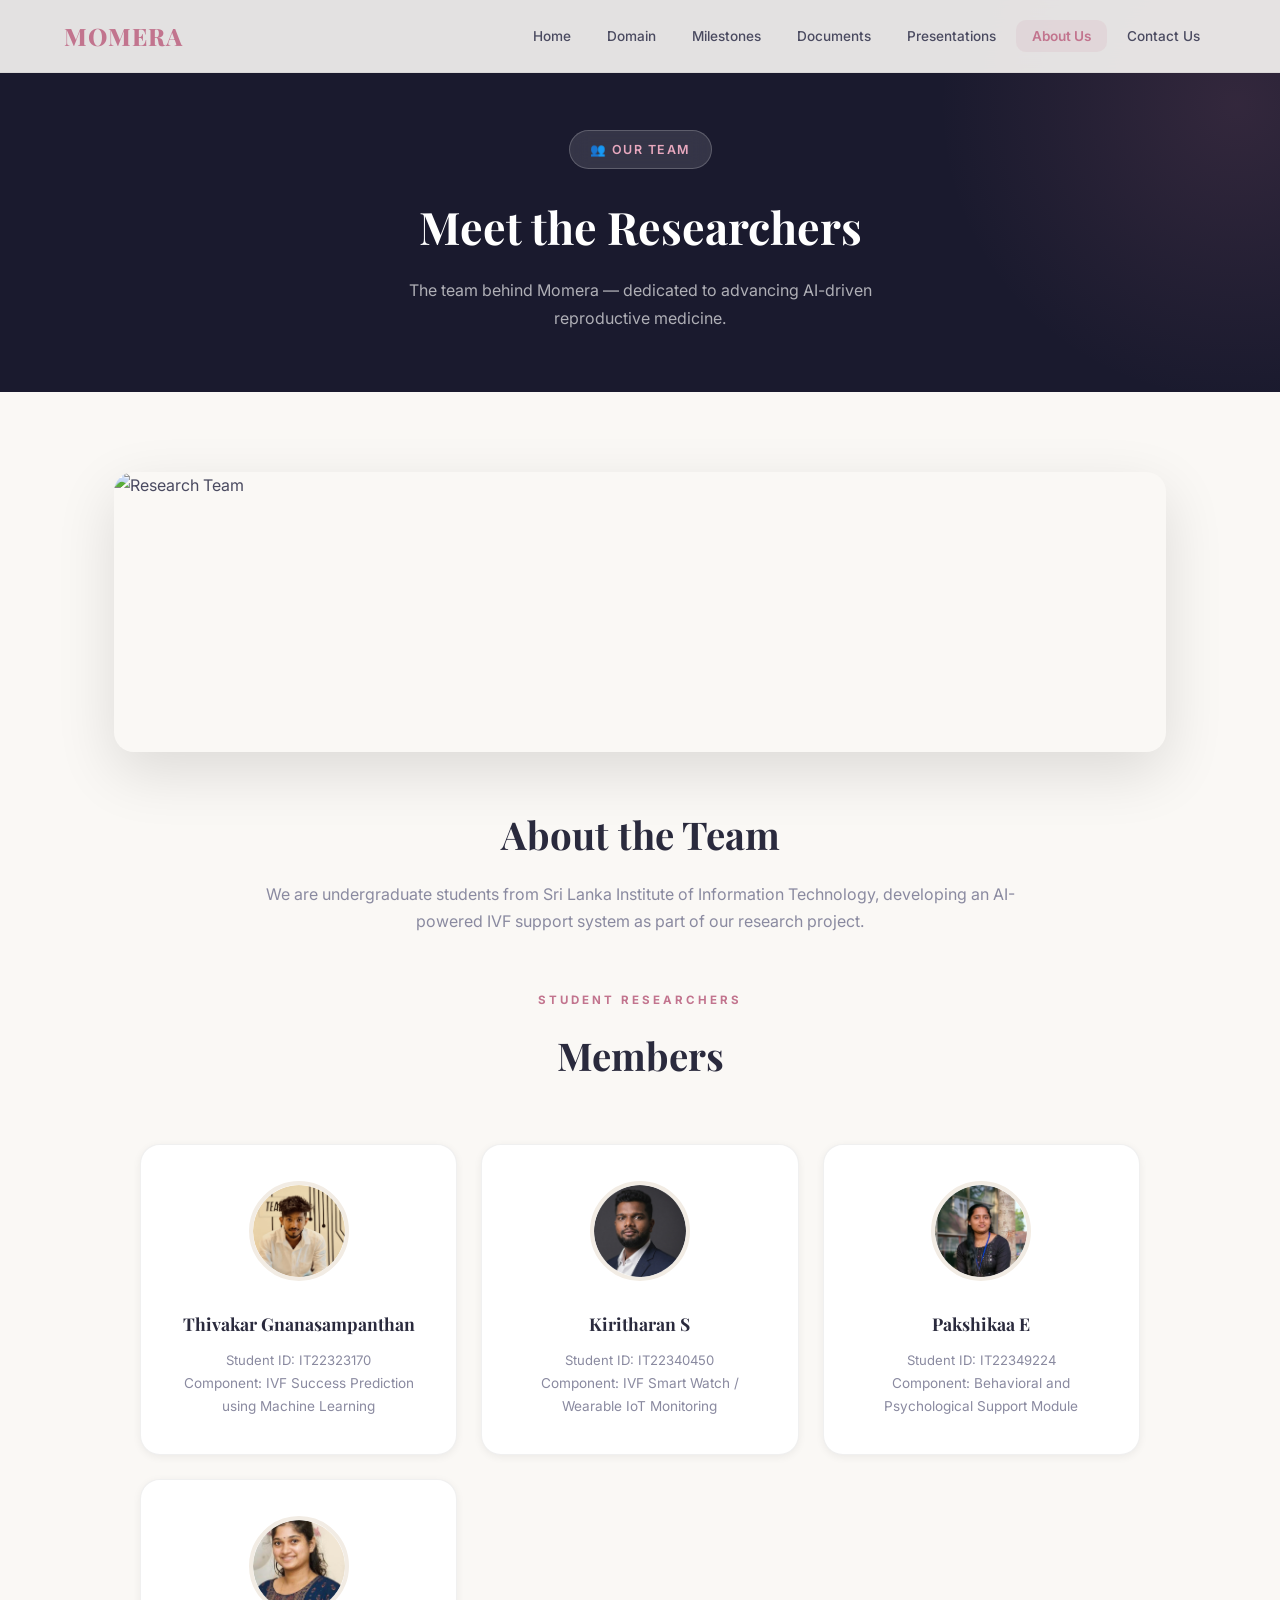
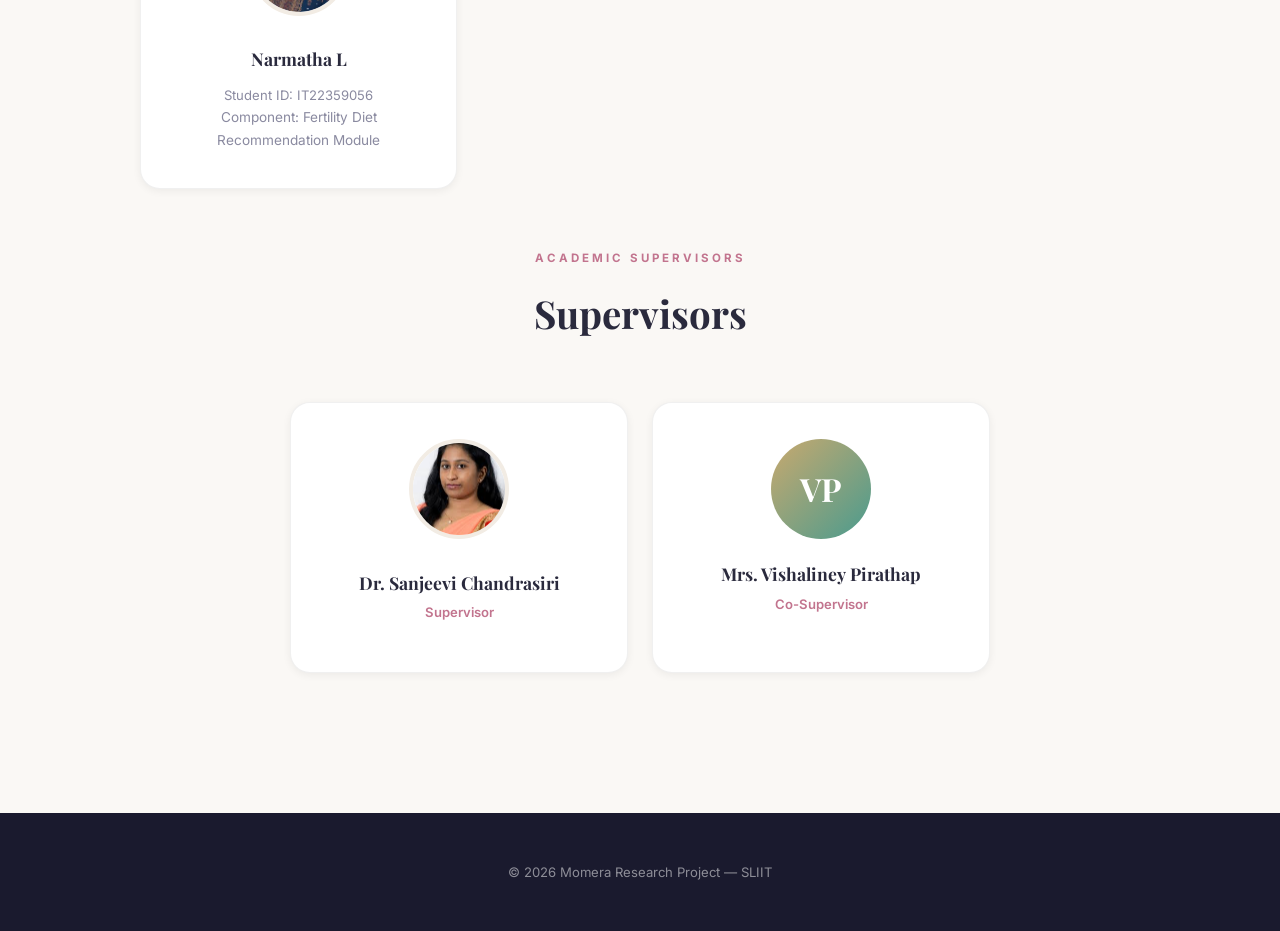
==== about.html @ 49df8ac0 "Initial commit of Momera website" ====
<!DOCTYPE html>
<html lang="en">
<head>
  <meta charset="UTF-8">
  <meta name="viewport" content="width=device-width, initial-scale=1.0">
  <title>About Us | Momera - IVF Prediction</title>
  <link rel="stylesheet" href="css/style.css">
</head>
<body>
  <nav class="navbar">
    <div class="nav-container">
      <a href="index.html" class="nav-logo">MOMERA</a>
      <button class="nav-toggle" onclick="document.querySelector('.nav-links').classList.toggle('open')"><span></span><span></span><span></span></button>
      <ul class="nav-links">
        <li><a href="index.html">Home</a></li>
        <li><a href="domain.html">Domain</a></li>
        <li><a href="milestones.html">Milestones</a></li>
        <li><a href="documents.html">Documents</a></li>
        <li><a href="presentations.html">Presentations</a></li>
        <li><a href="about.html" class="active">About Us</a></li>
        <li><a href="contact.html">Contact Us</a></li>
      </ul>
    </div>
  </nav>
  <section class="hero-small">
    <span class="hero-badge">👥 Our Team</span>
    <h1>Meet the <span class="highlight">Researchers</span></h1>
    <p>The team behind Momera — dedicated to advancing AI-driven reproductive medicine.</p>
  </section>

  <section class="section">
    <!-- Banner image -->
    <div style="margin-bottom: 50px; border-radius: 20px; overflow: hidden; box-shadow: 0 20px 60px rgba(0,0,0,0.12);">
      <img src="https://images.unsplash.com/photo-1582719471384-894fbb16e074?w=1200&q=80" alt="Research Team" style="width: 100%; height: 280px; object-fit: cover; display: block;">
    </div>

    <div class="section-header">
      <h2 class="section-title">About the Team</h2>
      <p style="text-align: center; max-width: 800px; margin: 0 auto 40px; color: var(--text-muted);">We are undergraduate students from Sri Lanka Institute of Information Technology, developing an AI-powered IVF support system as part of our research project.</p>
    </div>

    <div class="section-header">
      <span class="section-tag">Student Researchers</span>
      <h2 class="section-title">Members</h2>
    </div>
    <div class="team-grid" style="max-width: 1000px; margin: 0 auto 60px;">
      <div class="team-card">
        <img src="Thivakar.png" alt="Thivakar Gnanasampanthan" class="team-avatar">
        <h3>Thivakar Gnanasampanthan</h3>
        <p style="margin-top: 10px; font-size: 0.82rem; color: var(--text-muted);">Student ID: IT22323170</p>
        <p>Component: IVF Success Prediction using Machine Learning</p>
      </div>
      <div class="team-card">
        <img src="kiri.png" alt="Kiritharan S" class="team-avatar">
        <h3>Kiritharan S</h3>
        <p style="margin-top: 10px; font-size: 0.82rem; color: var(--text-muted);">Student ID: IT22340450</p>
        <p>Component: IVF Smart Watch / Wearable IoT Monitoring</p>
      </div>
      <div class="team-card">
        <img src="pakshi.png" alt="Pakshikaa E" class="team-avatar">
        <h3>Pakshikaa E</h3>
        <p style="margin-top: 10px; font-size: 0.82rem; color: var(--text-muted);">Student ID: IT22349224</p>
        <p>Component: Behavioral and Psychological Support Module</p>
      </div>
      <div class="team-card">
        <img src="narmatha.png" alt="Narmatha L" class="team-avatar">
        <h3>Narmatha L</h3>
        <p style="margin-top: 10px; font-size: 0.82rem; color: var(--text-muted);">Student ID: IT22359056</p>
        <p>Component: Fertility Diet Recommendation Module</p>
      </div>
    </div>

    <div class="section-header">
      <span class="section-tag">Academic Supervisors</span>
      <h2 class="section-title">Supervisors</h2>
    </div>
    <div class="team-grid" style="max-width: 700px; margin: 0 auto;">
      <div class="team-card">
        <img src="sanjeevi mam.jfif" alt="Dr. Sanjeevi Chandrasiri" class="team-avatar">
        <h3>Dr. Sanjeevi Chandrasiri</h3>
        <span class="team-role">Supervisor</span>
      </div>
      <div class="team-card">
        <div class="team-avatar-initials" style="background: linear-gradient(135deg, #c9a96e, #4a9b8e);">VP</div>
        <h3>Mrs. Vishaliney Pirathap</h3>
        <span class="team-role">Co-Supervisor</span>
      </div>
    </div>
  </section>
  <footer class="footer"><p>&copy; 2026 Momera Research Project — SLIIT</p></footer>
</body>
</html>
---- css/style.css ----
@import url('https://fonts.googleapis.com/css2?family=Playfair+Display:wght@400;500;600;700;800&family=Inter:wght@300;400;500;600;700&display=swap');

:root {
  --bg-primary: #faf8f5;
  --bg-secondary: #f2ece4;
  --bg-card: #ffffff;
  --bg-dark: #1a1a2e;
  --bg-dark-card: #222240;
  --accent-rose: #c2748e;
  --accent-rose-light: #e8a8be;
  --accent-teal: #4a9b8e;
  --accent-teal-light: #7cc4b8;
  --accent-gold: #c9a96e;
  --accent-gradient: linear-gradient(135deg, #c2748e, #e8a8be, #c9a96e);
  --accent-gradient-dark: linear-gradient(135deg, #c2748e, #4a9b8e);
  --text-dark: #2a2a3d;
  --text-body: #4a4a60;
  --text-muted: #8a8aa0;
  --text-light: #f0ece8;
  --border: rgba(194, 116, 142, 0.15);
  --shadow-sm: 0 2px 8px rgba(0,0,0,0.06);
  --shadow: 0 8px 30px rgba(0,0,0,0.08);
  --shadow-lg: 0 20px 60px rgba(0,0,0,0.12);
  --radius: 20px;
  --radius-sm: 12px;
}

* { margin: 0; padding: 0; box-sizing: border-box; }
html { scroll-behavior: smooth; }

body {
  font-family: 'Inter', sans-serif;
  background: var(--bg-primary);
  color: var(--text-body);
  line-height: 1.7;
  overflow-x: hidden;
}

h1, h2, h3 { font-family: 'Playfair Display', serif; color: var(--text-dark); }

/* ===== NAVBAR ===== */
.navbar {
  position: fixed; top: 0; left: 0; width: 100%; z-index: 1000;
  background: rgba(250, 248, 245, 0.9); backdrop-filter: blur(20px);
  border-bottom: 1px solid rgba(0,0,0,0.05); transition: all 0.3s ease;
}
.nav-container {
  max-width: 1200px; margin: 0 auto; padding: 0 24px;
  display: flex; align-items: center; justify-content: space-between; height: 72px;
}
.nav-logo {
  font-family: 'Playfair Display', serif; font-size: 1.5rem; font-weight: 800;
  text-decoration: none; color: var(--accent-rose); letter-spacing: 1px;
}
.nav-links { display: flex; gap: 4px; list-style: none; align-items: center; flex-wrap: wrap; }
.nav-links a {
  color: var(--text-body); text-decoration: none; font-size: 0.85rem;
  font-weight: 500; padding: 8px 16px; border-radius: 10px; transition: all 0.3s ease;
}
.nav-links a:hover { color: var(--accent-rose); background: rgba(194, 116, 142, 0.06); }
.nav-links a.active { color: var(--accent-rose); background: rgba(194, 116, 142, 0.1); font-weight: 600; }
.nav-toggle { display: none; background: none; border: none; cursor: pointer; padding: 8px; }
.nav-toggle span { display: block; width: 22px; height: 2px; background: var(--text-dark); margin: 5px 0; border-radius: 2px; transition: 0.3s; }

/* ===== HERO ===== */
.hero {
  position: relative; min-height: 92vh; display: flex; align-items: center;
  justify-content: center; text-align: center; overflow: hidden;
}
.hero-bg {
  position: absolute; inset: 0; z-index: 0;
  background-size: cover; background-position: center; background-repeat: no-repeat;
}
.hero-bg::after {
  content: ''; position: absolute; inset: 0;
  background: linear-gradient(to bottom, rgba(26,26,46,0.55) 0%, rgba(26,26,46,0.75) 100%);
}
.hero-content { position: relative; z-index: 1; padding: 120px 24px 80px; max-width: 800px; }
.hero-badge {
  display: inline-block; padding: 8px 20px; border-radius: 50px;
  font-size: 0.78rem; font-weight: 600; letter-spacing: 1.5px; text-transform: uppercase;
  background: rgba(255,255,255,0.12); border: 1px solid rgba(255,255,255,0.2);
  color: var(--accent-rose-light); margin-bottom: 28px; backdrop-filter: blur(10px);
}
.hero h1 {
  font-size: clamp(2.2rem, 5vw, 3.8rem); font-weight: 700; line-height: 1.15;
  color: #fff; margin-bottom: 20px; letter-spacing: -0.5px;
}
.hero h1 .highlight { color: var(--accent-rose-light); }
.hero p { font-size: 1.05rem; color: rgba(255,255,255,0.8); max-width: 600px; margin: 0 auto 40px; line-height: 1.8; }

.hero-stats {
  display: flex; justify-content: center; gap: 40px; flex-wrap: wrap; margin-top: 20px;
}
.stat-item {
  text-align: center; padding: 20px 28px; border-radius: 16px;
  background: rgba(255,255,255,0.08); backdrop-filter: blur(10px);
  border: 1px solid rgba(255,255,255,0.1);
}
.stat-value { font-family: 'Playfair Display', serif; font-size: 2rem; font-weight: 700; color: #fff; }
.stat-label { font-size: 0.75rem; color: rgba(255,255,255,0.6); margin-top: 4px; text-transform: uppercase; letter-spacing: 1.5px; }

/* ===== HERO SMALL (inner pages) ===== */
.hero-small {
  padding: 130px 24px 60px; text-align: center;
  background: var(--bg-dark); color: #fff; position: relative; overflow: hidden;
}
.hero-small::before {
  content: ''; position: absolute; top: -50%; right: -20%; width: 600px; height: 600px;
  border-radius: 50%; background: radial-gradient(circle, rgba(194,116,142,0.15), transparent 70%);
}
.hero-small .hero-badge { margin-bottom: 20px; }
.hero-small h1 { color: #fff; font-size: clamp(1.8rem, 4vw, 2.8rem); margin-bottom: 12px; }
.hero-small p { color: rgba(255,255,255,0.65); max-width: 560px; margin: 0 auto; font-size: 1rem; }

/* ===== SECTIONS ===== */
.section { padding: 80px 24px; max-width: 1100px; margin: 0 auto; }
.section-header { text-align: center; margin-bottom: 56px; }
.section-tag {
  font-size: 0.72rem; font-weight: 700; text-transform: uppercase; letter-spacing: 3px;
  color: var(--accent-rose); margin-bottom: 12px; display: block;
}
.section-title { font-size: clamp(1.6rem, 3vw, 2.4rem); font-weight: 700; margin-bottom: 14px; }
.section-subtitle { color: var(--text-muted); max-width: 560px; margin: 0 auto; font-size: 0.95rem; }

/* ===== IMAGE TEXT SECTION ===== */
.img-text-row {
  display: grid; grid-template-columns: 1fr 1fr; gap: 60px; align-items: center;
  margin-bottom: 80px;
}
.img-text-row.reverse { direction: rtl; }
.img-text-row.reverse > * { direction: ltr; }
.img-text-row img {
  width: 100%; border-radius: var(--radius); object-fit: cover; height: 360px;
  box-shadow: var(--shadow-lg);
}
.img-text-content h2 { font-size: 1.8rem; margin-bottom: 16px; }
.img-text-content p { color: var(--text-body); margin-bottom: 14px; font-size: 0.95rem; }

/* ===== CARDS ===== */
.card-grid { display: grid; grid-template-columns: repeat(auto-fill, minmax(300px, 1fr)); gap: 24px; }
.card {
  background: var(--bg-card); border: 1px solid rgba(0,0,0,0.06); border-radius: var(--radius);
  padding: 36px 30px; transition: all 0.4s ease; box-shadow: var(--shadow-sm);
}
.card:hover { transform: translateY(-6px); box-shadow: var(--shadow-lg); }
.card-icon {
  width: 56px; height: 56px; border-radius: 14px;
  background: linear-gradient(135deg, rgba(194,116,142,0.1), rgba(74,155,142,0.1));
  display: flex; align-items: center; justify-content: center;
  font-size: 1.5rem; margin-bottom: 20px;
}
.card h3 { font-size: 1.15rem; margin-bottom: 10px; }
.card p { color: var(--text-muted); font-size: 0.9rem; line-height: 1.7; }

/* ===== TIMELINE ===== */
.timeline { position: relative; padding-left: 40px; }
.timeline::before {
  content: ''; position: absolute; left: 15px; top: 0; bottom: 0; width: 2px;
  background: linear-gradient(to bottom, var(--accent-rose), var(--accent-teal));
}
.timeline-item { position: relative; margin-bottom: 36px; }
.timeline-dot {
  position: absolute; left: -33px; top: 8px; width: 14px; height: 14px;
  border-radius: 50%; background: var(--accent-rose); border: 3px solid var(--bg-primary);
  box-shadow: 0 0 0 3px rgba(194,116,142,0.25);
}
.timeline-item.completed .timeline-dot { background: var(--accent-teal); box-shadow: 0 0 0 3px rgba(74,155,142,0.25); }
.timeline-card {
  background: var(--bg-card); border: 1px solid rgba(0,0,0,0.06); border-radius: var(--radius);
  padding: 24px 28px; box-shadow: var(--shadow-sm); transition: all 0.3s ease;
}
.timeline-card:hover { box-shadow: var(--shadow); }
.timeline-date { font-size: 0.78rem; color: var(--accent-rose); font-weight: 600; margin-bottom: 6px; text-transform: uppercase; letter-spacing: 0.5px; }
.timeline-card h3 { font-size: 1.05rem; margin-bottom: 6px; }
.timeline-card p { color: var(--text-muted); font-size: 0.88rem; }
.timeline-marks {
  display: inline-block; margin-top: 10px; padding: 5px 14px; border-radius: 8px;
  background: rgba(194,116,142,0.08); color: var(--accent-rose); font-size: 0.8rem; font-weight: 600;
}

/* ===== DOCUMENT LIST ===== */
.doc-list { display: flex; flex-direction: column; gap: 14px; }
.doc-item {
  display: flex; align-items: center; gap: 16px; padding: 20px 24px;
  background: var(--bg-card); border: 1px solid rgba(0,0,0,0.06); border-radius: var(--radius-sm);
  text-decoration: none; color: var(--text-dark); transition: all 0.3s ease; box-shadow: var(--shadow-sm);
}
.doc-item:hover { transform: translateX(6px); box-shadow: var(--shadow); }
.doc-icon {
  width: 48px; height: 48px; border-radius: 12px; display: flex; align-items: center;
  justify-content: center; font-size: 1.3rem; flex-shrink: 0;
}
.doc-icon.pdf { background: rgba(220, 80, 80, 0.08); }
.doc-icon.ppt { background: rgba(230, 150, 50, 0.08); }
.doc-icon.pending { background: rgba(194, 116, 142, 0.08); }
.doc-info h4 { font-size: 0.95rem; font-weight: 600; margin-bottom: 2px; }
.doc-info span { font-size: 0.8rem; color: var(--text-muted); }
.doc-status { margin-left: auto; padding: 5px 14px; border-radius: 8px; font-size: 0.75rem; font-weight: 600; }
.doc-status.available { background: rgba(74,155,142,0.1); color: var(--accent-teal); }
.doc-status.pending { background: rgba(194,116,142,0.08); color: var(--accent-rose); }

/* ===== TEAM ===== */
.team-grid { display: grid; grid-template-columns: repeat(auto-fill, minmax(280px, 1fr)); gap: 24px; }
.team-card {
  background: var(--bg-card); border: 1px solid rgba(0,0,0,0.06); border-radius: var(--radius);
  padding: 36px 28px; text-align: center; box-shadow: var(--shadow-sm); transition: all 0.4s;
}
.team-card:hover { transform: translateY(-6px); box-shadow: var(--shadow-lg); }
.team-avatar {
  width: 100px; height: 100px; border-radius: 50%; margin: 0 auto 20px;
  object-fit: cover; border: 4px solid var(--bg-secondary);
}
.team-avatar-initials {
  width: 100px; height: 100px; border-radius: 50%; margin: 0 auto 20px;
  background: var(--accent-gradient); display: flex; align-items: center; justify-content: center;
  font-family: 'Playfair Display', serif; font-size: 2rem; font-weight: 700; color: #fff;
}
.team-card h3 { font-size: 1.1rem; margin-bottom: 4px; }
.team-role { color: var(--accent-rose); font-size: 0.82rem; font-weight: 600; margin-bottom: 12px; display: block; }
.team-card p { color: var(--text-muted); font-size: 0.85rem; }
.team-email { display: inline-block; margin-top: 14px; color: var(--accent-teal); font-size: 0.83rem; text-decoration: none; font-weight: 500; }
.team-email:hover { text-decoration: underline; }

/* ===== CONTACT ===== */
.contact-wrapper { display: grid; grid-template-columns: 1fr 1fr; gap: 40px; }
.contact-info-card {
  background: var(--bg-card); border: 1px solid rgba(0,0,0,0.06); border-radius: var(--radius);
  padding: 40px; box-shadow: var(--shadow-sm);
}
.contact-detail { display: flex; gap: 14px; align-items: flex-start; margin-bottom: 24px; }
.contact-detail-icon {
  width: 44px; height: 44px; border-radius: 12px; flex-shrink: 0;
  background: rgba(194,116,142,0.08); display: flex; align-items: center; justify-content: center; font-size: 1.1rem;
}
.contact-detail h4 { font-size: 0.9rem; font-weight: 600; color: var(--text-dark); margin-bottom: 4px; }
.contact-detail p { color: var(--text-muted); font-size: 0.85rem; }
.contact-form {
  background: var(--bg-card); border: 1px solid rgba(0,0,0,0.06); border-radius: var(--radius);
  padding: 40px; box-shadow: var(--shadow-sm);
}
.form-group { margin-bottom: 18px; }
.form-group label { display: block; font-size: 0.82rem; font-weight: 600; margin-bottom: 6px; color: var(--text-body); }
.form-group input, .form-group textarea {
  width: 100%; padding: 13px 18px; background: var(--bg-secondary); border: 1px solid rgba(0,0,0,0.08);
  border-radius: var(--radius-sm); color: var(--text-dark); font-family: 'Inter', sans-serif;
  font-size: 0.9rem; transition: border-color 0.3s; outline: none;
}
.form-group input:focus, .form-group textarea:focus { border-color: var(--accent-rose); }
.form-group textarea { resize: vertical; min-height: 120px; }
.btn-submit {
  padding: 14px 36px; border: none; border-radius: var(--radius-sm); cursor: pointer;
  font-family: 'Inter', sans-serif; font-size: 0.9rem; font-weight: 600;
  background: var(--accent-gradient); color: #fff; transition: all 0.3s;
}
.btn-submit:hover { transform: translateY(-2px); box-shadow: 0 8px 24px rgba(194,116,142,0.3); }

/* ===== DOMAIN ===== */
.domain-content { max-width: 800px; margin: 0 auto; }
.domain-content h2 { font-size: 1.5rem; margin: 44px 0 16px; }
.domain-content h3 { font-size: 1.1rem; margin: 28px 0 10px; color: var(--accent-rose); font-family: 'Inter', sans-serif; font-weight: 600; }
.domain-content p { color: var(--text-body); margin-bottom: 16px; font-size: 0.95rem; }
.domain-content ul { padding-left: 24px; margin-bottom: 16px; }
.domain-content li { color: var(--text-body); margin-bottom: 8px; font-size: 0.93rem; }
.tech-grid { display: grid; grid-template-columns: repeat(auto-fill, minmax(160px, 1fr)); gap: 12px; margin-top: 20px; }
.tech-tag {
  padding: 16px; background: var(--bg-card); border: 1px solid rgba(0,0,0,0.06);
  border-radius: var(--radius-sm); text-align: center; font-size: 0.88rem; font-weight: 600;
  box-shadow: var(--shadow-sm); transition: all 0.3s;
}
.tech-tag:hover { transform: translateY(-3px); box-shadow: var(--shadow); }

/* ===== CTA BANNER ===== */
.cta-banner {
  background: var(--bg-dark); border-radius: var(--radius); padding: 60px 40px;
  text-align: center; position: relative; overflow: hidden; margin-top: 40px;
}
.cta-banner::before {
  content: ''; position: absolute; top: -50%; left: -20%; width: 500px; height: 500px;
  border-radius: 50%; background: radial-gradient(circle, rgba(194,116,142,0.2), transparent 70%);
}
.cta-banner h2 { font-size: 1.8rem; color: #fff; margin-bottom: 12px; position: relative; }
.cta-banner p { color: rgba(255,255,255,0.6); max-width: 500px; margin: 0 auto; position: relative; font-size: 0.95rem; }

/* ===== FOOTER ===== */
.footer {
  background: var(--bg-dark); padding: 48px 24px; text-align: center; margin-top: 60px;
}
.footer p { color: rgba(255,255,255,0.5); font-size: 0.82rem; }
.footer a { color: var(--accent-rose-light); text-decoration: none; }

/* ===== RESPONSIVE ===== */
@media (max-width: 768px) {
  .nav-toggle { display: block; }
  .nav-links {
    position: fixed; top: 72px; left: 0; right: 0; background: rgba(250,248,245,0.97);
    flex-direction: column; padding: 16px; gap: 4px; backdrop-filter: blur(20px);
    transform: translateY(-120%); transition: transform 0.3s; border-bottom: 1px solid rgba(0,0,0,0.06);
  }
  .nav-links.open { transform: translateY(0); }
  .nav-links a { padding: 12px 16px; width: 100%; }
  .img-text-row { grid-template-columns: 1fr; gap: 30px; }
  .img-text-row.reverse { direction: ltr; }
  .contact-wrapper { grid-template-columns: 1fr; }
  .card-grid { grid-template-columns: 1fr; }
  .hero-stats { gap: 16px; }
  .stat-item { padding: 14px 20px; }
}
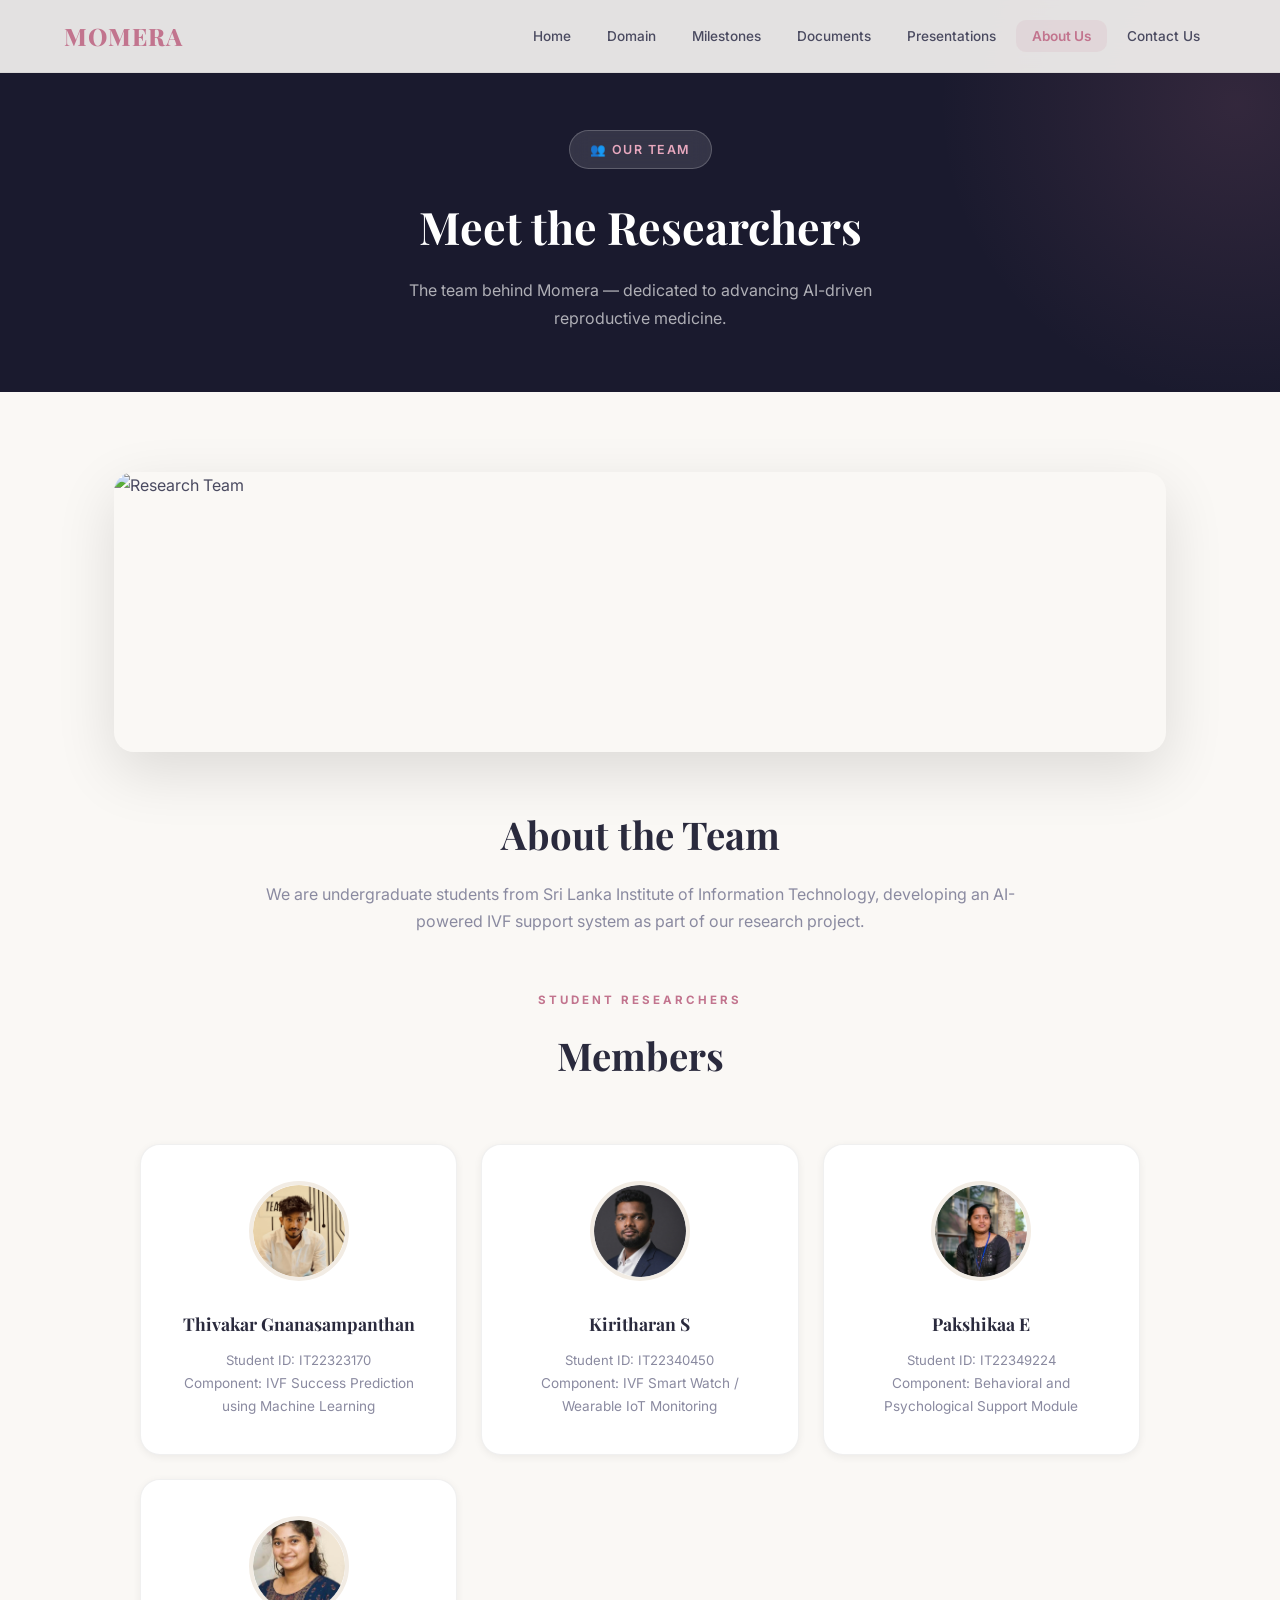
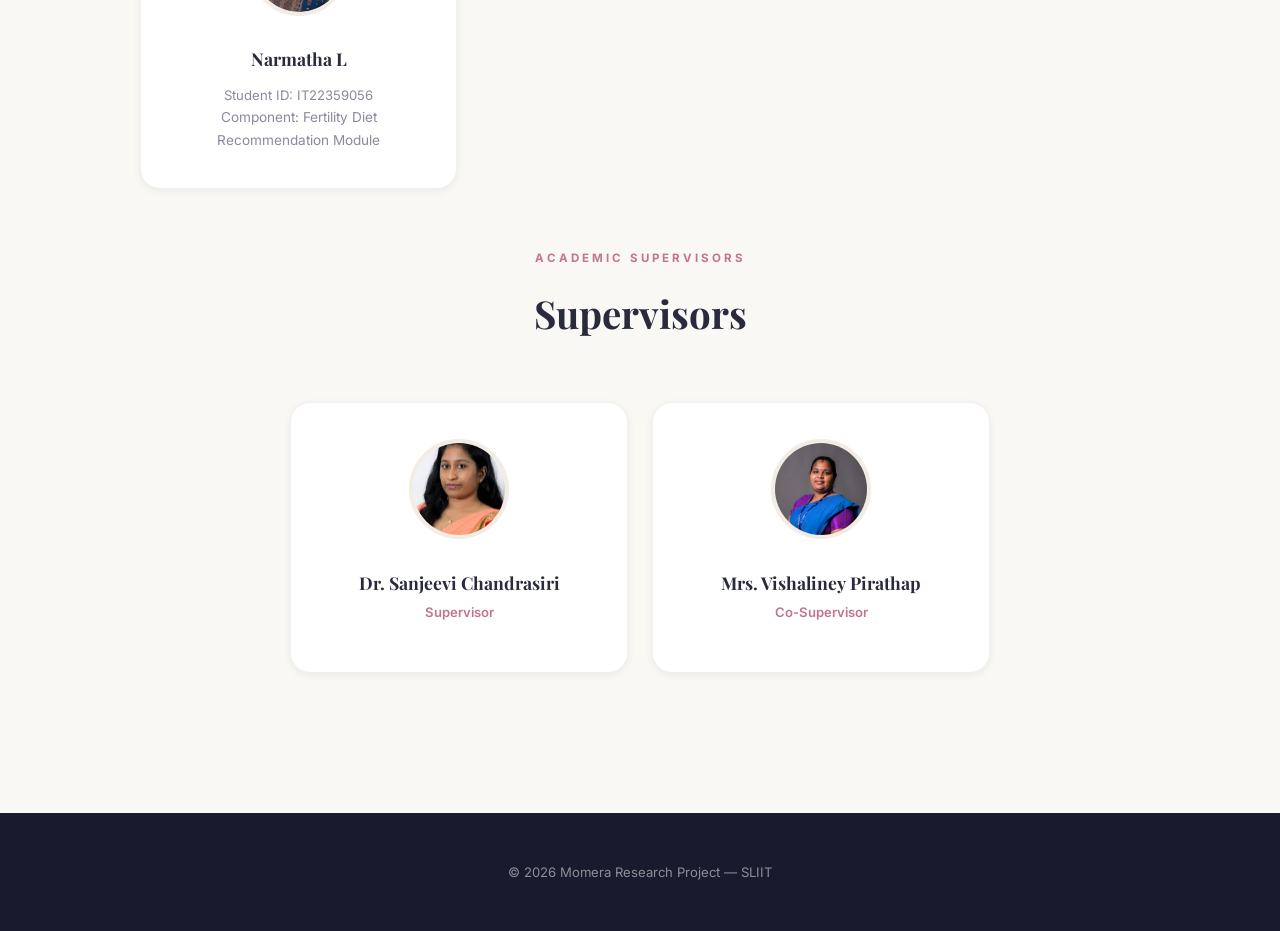
==== commit 06d5bf75: "cc" ====
--- a/about.html
+++ b/about.html
@@ -81,7 +81,7 @@
         <span class="team-role">Supervisor</span>
       </div>
       <div class="team-card">
-        <div class="team-avatar-initials" style="background: linear-gradient(135deg, #c9a96e, #4a9b8e);">VP</div>
+        <img src="Vishalani.jpg" alt="Mrs. Vishaliney Pirathap" class="team-avatar">
         <h3>Mrs. Vishaliney Pirathap</h3>
         <span class="team-role">Co-Supervisor</span>
       </div>
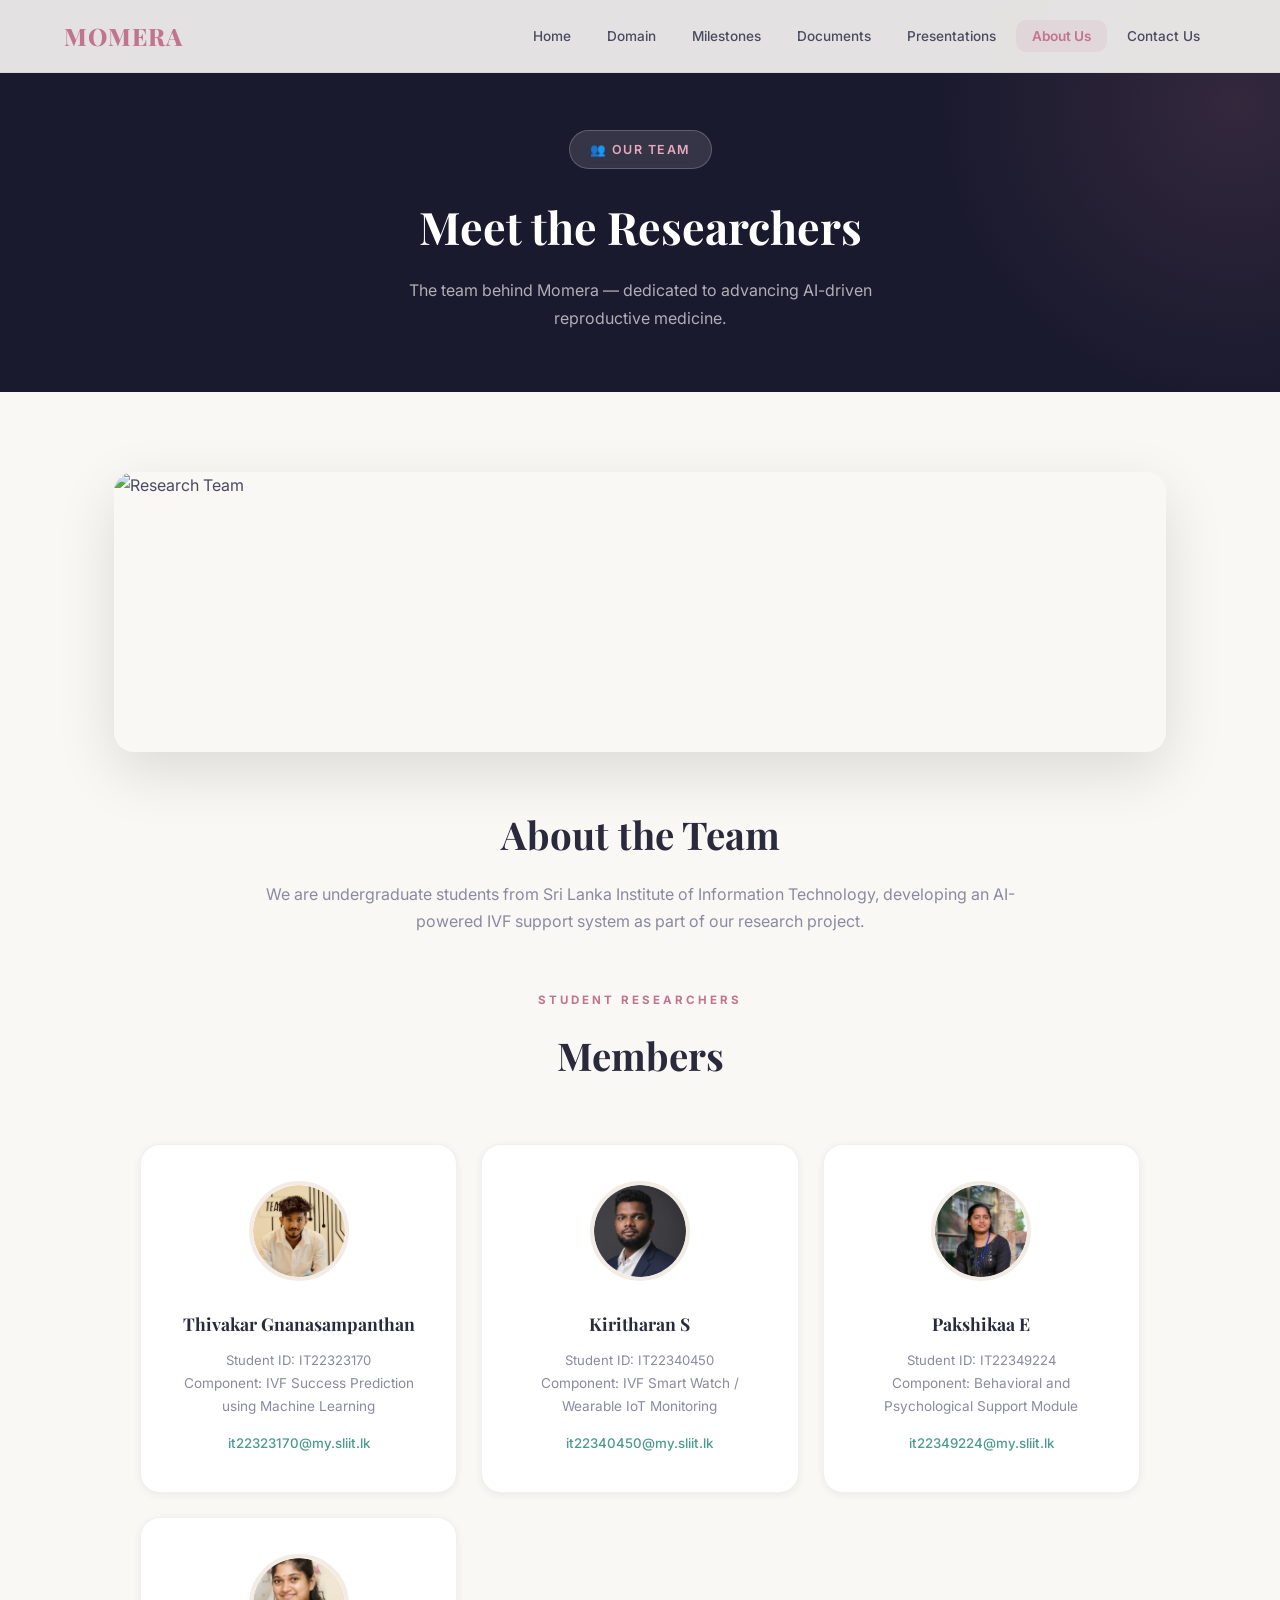
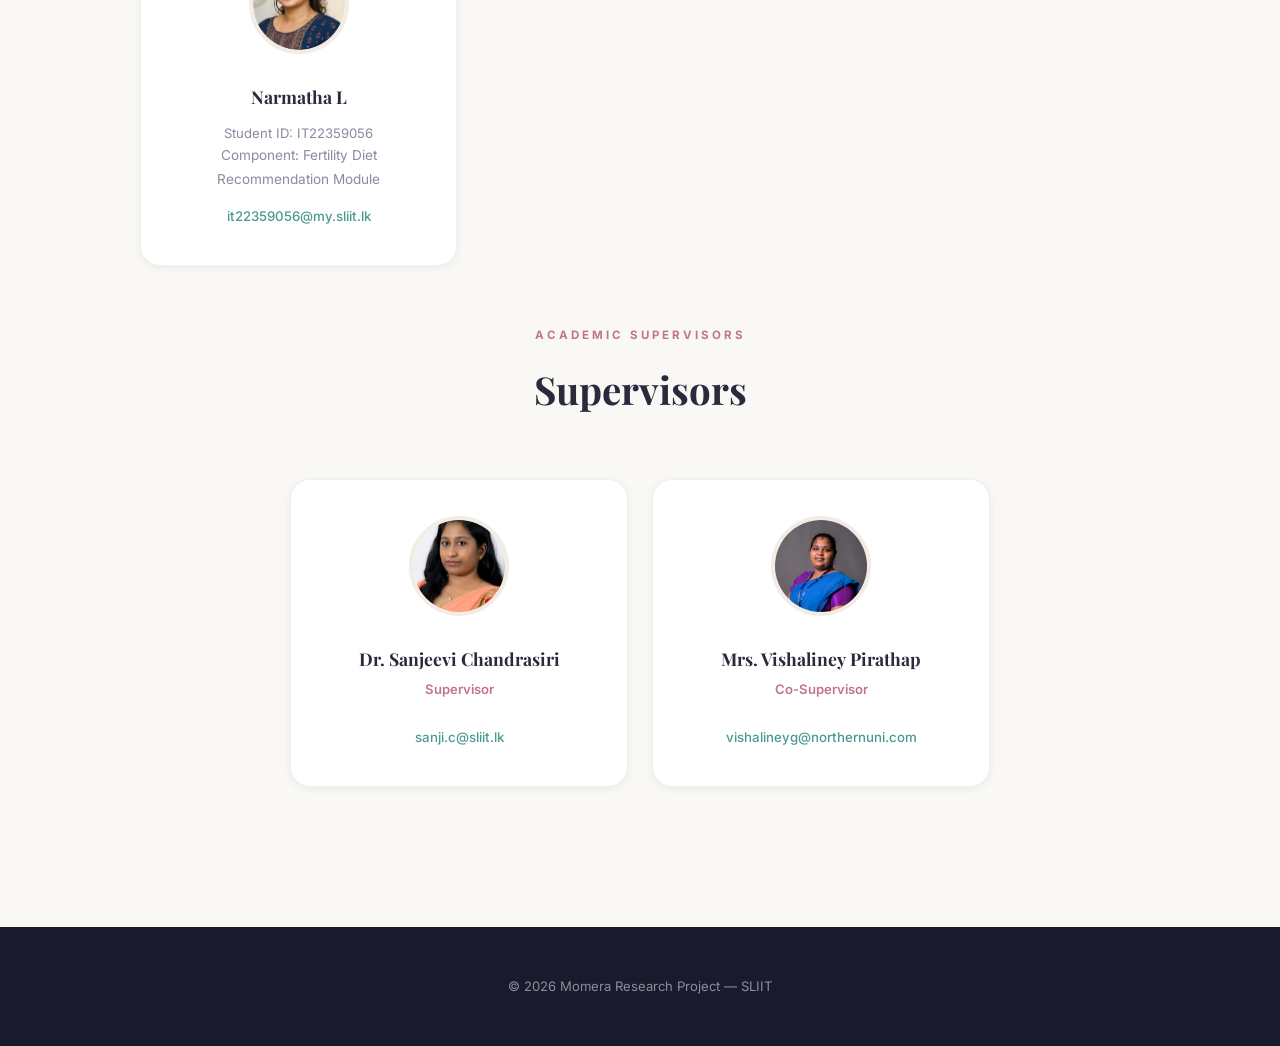
==== commit e90b7652: "m" ====
--- a/about.html
+++ b/about.html
@@ -49,24 +49,28 @@
         <h3>Thivakar Gnanasampanthan</h3>
         <p style="margin-top: 10px; font-size: 0.82rem; color: var(--text-muted);">Student ID: IT22323170</p>
         <p>Component: IVF Success Prediction using Machine Learning</p>
+        <a href="mailto:it22323170@my.sliit.lk" class="team-email">it22323170@my.sliit.lk</a>
       </div>
       <div class="team-card">
         <img src="kiri.png" alt="Kiritharan S" class="team-avatar">
         <h3>Kiritharan S</h3>
         <p style="margin-top: 10px; font-size: 0.82rem; color: var(--text-muted);">Student ID: IT22340450</p>
         <p>Component: IVF Smart Watch / Wearable IoT Monitoring</p>
+        <a href="mailto:it22340450@my.sliit.lk" class="team-email">it22340450@my.sliit.lk</a>
       </div>
       <div class="team-card">
         <img src="pakshi.png" alt="Pakshikaa E" class="team-avatar">
         <h3>Pakshikaa E</h3>
         <p style="margin-top: 10px; font-size: 0.82rem; color: var(--text-muted);">Student ID: IT22349224</p>
         <p>Component: Behavioral and Psychological Support Module</p>
+        <a href="mailto:it22349224@my.sliit.lk" class="team-email">it22349224@my.sliit.lk</a>
       </div>
       <div class="team-card">
         <img src="narmatha.png" alt="Narmatha L" class="team-avatar">
         <h3>Narmatha L</h3>
         <p style="margin-top: 10px; font-size: 0.82rem; color: var(--text-muted);">Student ID: IT22359056</p>
         <p>Component: Fertility Diet Recommendation Module</p>
+        <a href="mailto:it22359056@my.sliit.lk" class="team-email">it22359056@my.sliit.lk</a>
       </div>
     </div>
 
@@ -79,11 +83,13 @@
         <img src="sanjeevi mam.jfif" alt="Dr. Sanjeevi Chandrasiri" class="team-avatar">
         <h3>Dr. Sanjeevi Chandrasiri</h3>
         <span class="team-role">Supervisor</span>
+        <a href="mailto:sanji.c@sliit.lk" class="team-email">sanji.c@sliit.lk</a>
       </div>
       <div class="team-card">
         <img src="Vishalani.jpg" alt="Mrs. Vishaliney Pirathap" class="team-avatar">
         <h3>Mrs. Vishaliney Pirathap</h3>
         <span class="team-role">Co-Supervisor</span>
+        <a href="mailto:vishalineyg@northernuni.com" class="team-email">vishalineyg@northernuni.com</a>
       </div>
     </div>
   </section>
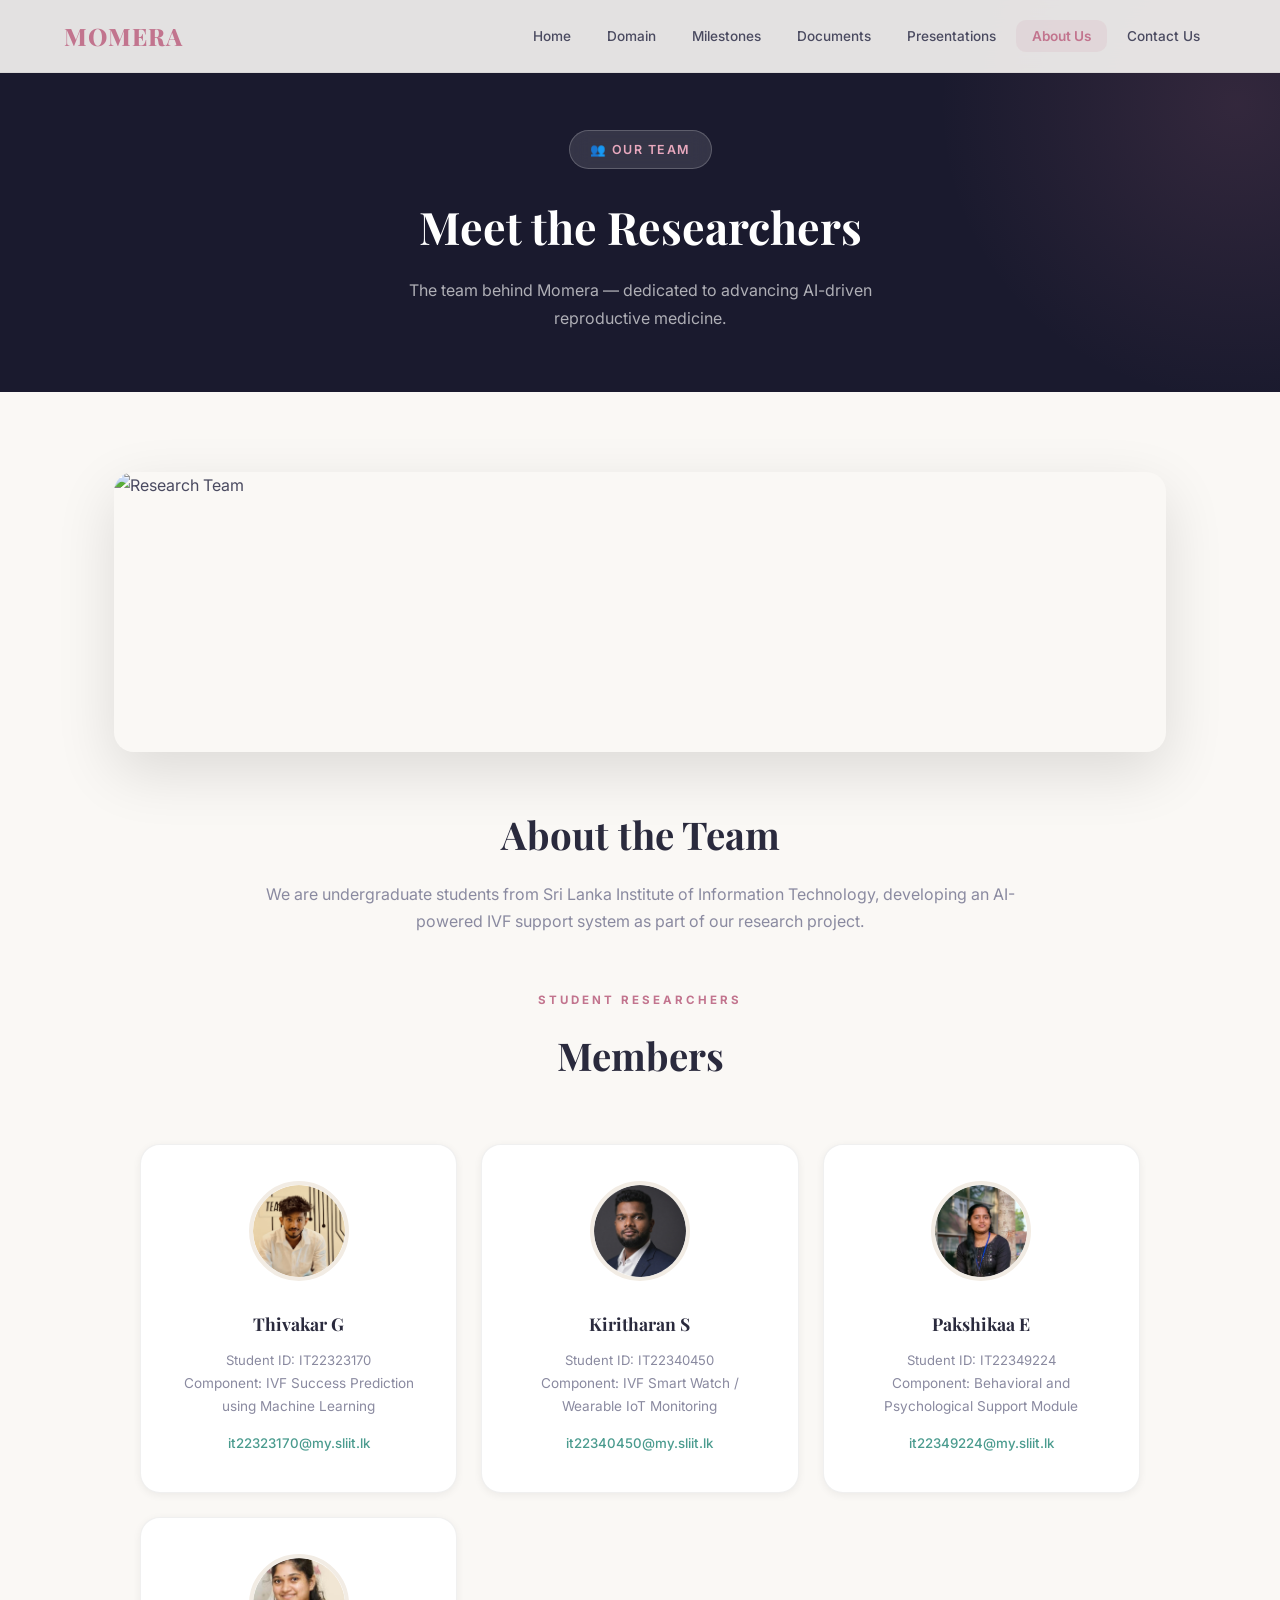
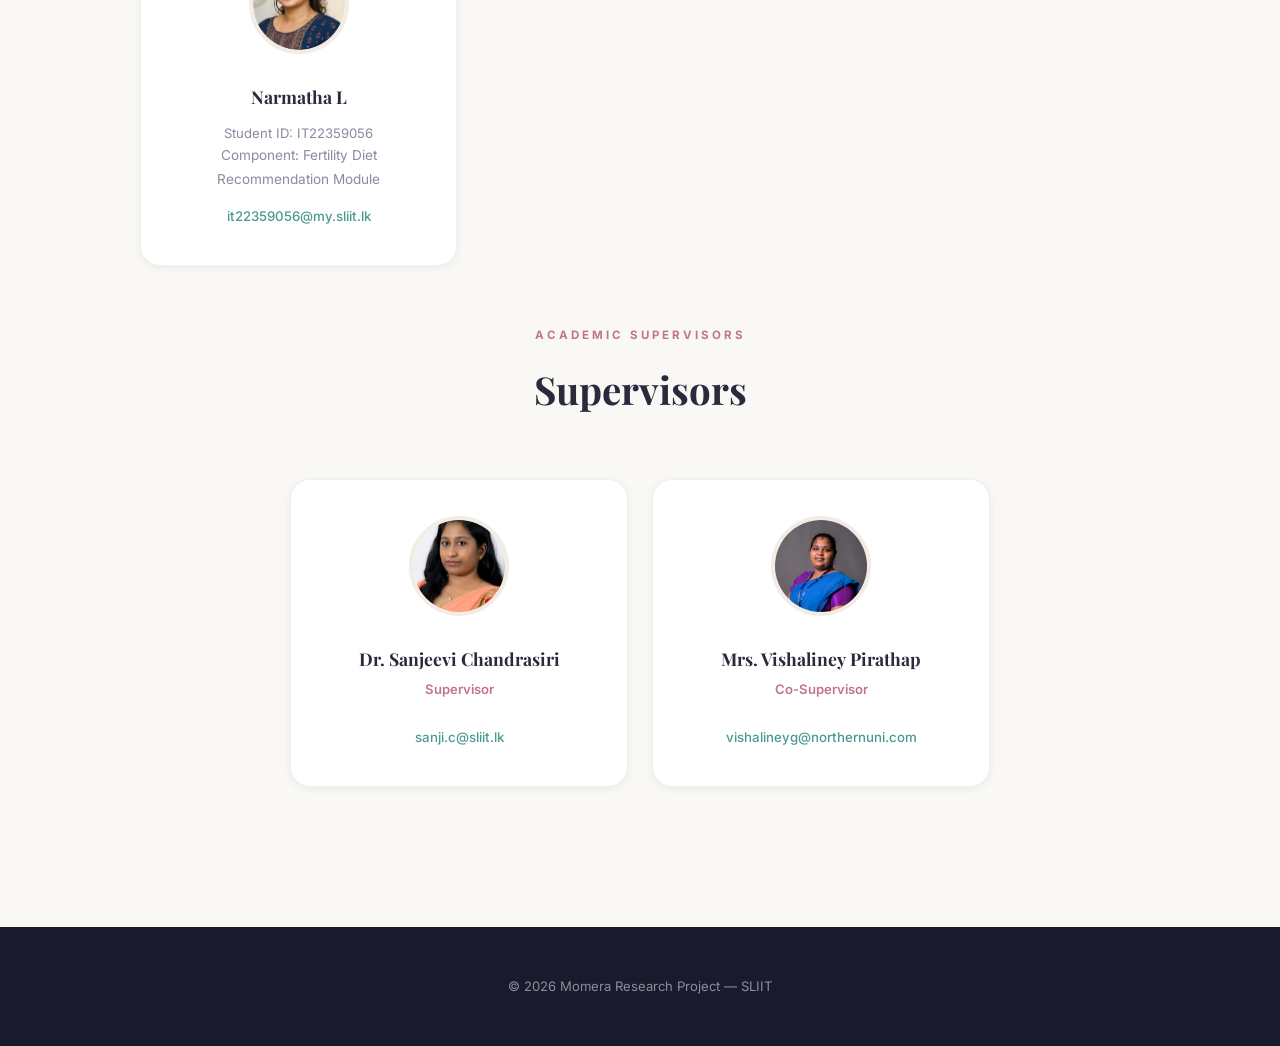
==== commit 9360fb61: "n" ====
--- a/about.html
+++ b/about.html
@@ -46,7 +46,7 @@
     <div class="team-grid" style="max-width: 1000px; margin: 0 auto 60px;">
       <div class="team-card">
         <img src="Thivakar.png" alt="Thivakar Gnanasampanthan" class="team-avatar">
-        <h3>Thivakar Gnanasampanthan</h3>
+        <h3>Thivakar G</h3>
         <p style="margin-top: 10px; font-size: 0.82rem; color: var(--text-muted);">Student ID: IT22323170</p>
         <p>Component: IVF Success Prediction using Machine Learning</p>
         <a href="mailto:it22323170@my.sliit.lk" class="team-email">it22323170@my.sliit.lk</a>
